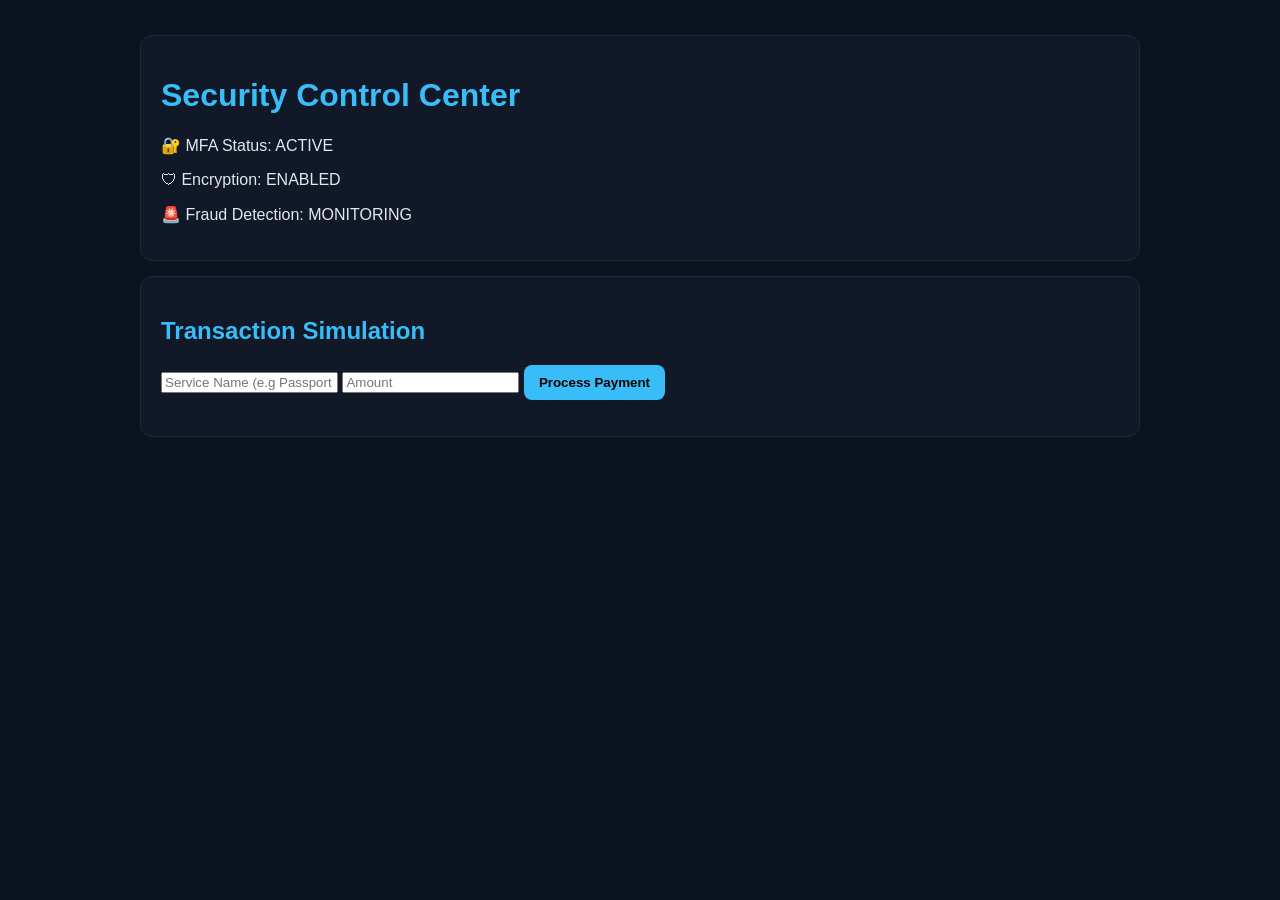
==== dashboard.html @ 8cd66225 "Create dashboard.html for SecureGovPay interface" ====
<!DOCTYPE html>
<html>
<head>
  <title>SecureGovPay Dashboard</title>
  <link rel="stylesheet" href="style.css">
</head>
<body>

<div class="container">

  <div class="card">
    <h1>Security Control Center</h1>
    <p>🔐 MFA Status: ACTIVE</p>
    <p>🛡 Encryption: ENABLED</p>
    <p>🚨 Fraud Detection: MONITORING</p>
  </div>

  <div class="card">
    <h2>Transaction Simulation</h2>

    <input placeholder="Service Name (e.g Passport Fee)">
    <input type="number" placeholder="Amount">

    <button onclick="process()">Process Payment</button>

    <p id="result"></p>
  </div>

</div>

<script>
function process(){
  document.getElementById("result").innerText =
  "Processing secure transaction...";

  setTimeout(()=>{
    document.getElementById("result").innerText =
    "✔ Payment Successful | Logged in Secure Audit System";
  },1500);
}
</script>

</body>
</html>
---- style.css ----
body {
  margin: 0;
  font-family: Arial;
  background: #0b1220;
  color: #e2e8f0;
}

.container {
  max-width: 1000px;
  margin: auto;
  padding: 20px;
}

.card {
  background: #111827;
  padding: 20px;
  border-radius: 12px;
  margin: 15px 0;
  border: 1px solid #1f2937;
}

h1, h2 {
  color: #38bdf8;
}

button {
  padding: 10px 15px;
  background: #38bdf8;
  border: none;
  border-radius: 8px;
  cursor: pointer;
  font-weight: bold;
}
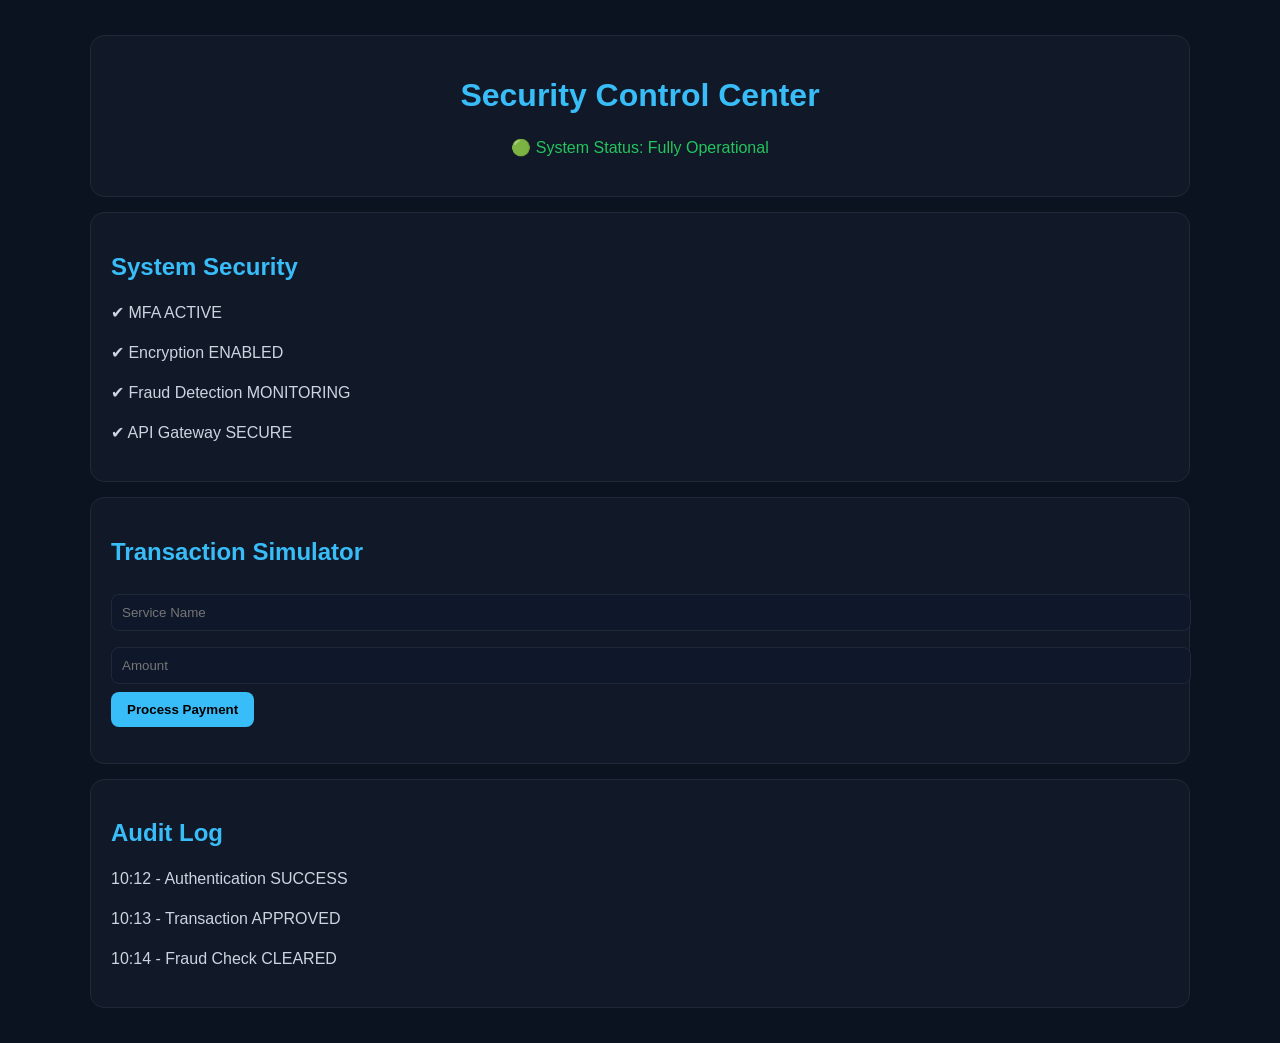
==== commit 9d02ed5b: "Update dashboard title and improve card content" ====
--- a/dashboard.html
+++ b/dashboard.html
@@ -1,29 +1,44 @@
 <!DOCTYPE html>
 <html>
 <head>
-  <title>SecureGovPay Dashboard</title>
+  <title>Dashboard - SecureGovPay</title>
   <link rel="stylesheet" href="style.css">
 </head>
+
 <body>
 
 <div class="container">
 
-  <div class="card">
+  <div class="card" style="text-align:center;">
     <h1>Security Control Center</h1>
-    <p>🔐 MFA Status: ACTIVE</p>
-    <p>🛡 Encryption: ENABLED</p>
-    <p>🚨 Fraud Detection: MONITORING</p>
+    <p style="color:#22c55e;">🟢 System Status: Fully Operational</p>
   </div>
 
   <div class="card">
-    <h2>Transaction Simulation</h2>
+    <h2>System Security</h2>
+    <p>✔ MFA ACTIVE</p>
+    <p>✔ Encryption ENABLED</p>
+    <p>✔ Fraud Detection MONITORING</p>
+    <p>✔ API Gateway SECURE</p>
+  </div>
 
-    <input placeholder="Service Name (e.g Passport Fee)">
+  <div class="card">
+    <h2>Transaction Simulator</h2>
+
+    <input placeholder="Service Name">
     <input type="number" placeholder="Amount">
 
     <button onclick="process()">Process Payment</button>
 
     <p id="result"></p>
+  </div>
+
+  <div class="card">
+    <h2>Audit Log</h2>
+
+    <p>10:12 - Authentication SUCCESS</p>
+    <p>10:13 - Transaction APPROVED</p>
+    <p>10:14 - Fraud Check CLEARED</p>
   </div>
 
 </div>
@@ -35,7 +50,7 @@
 
   setTimeout(()=>{
     document.getElementById("result").innerText =
-    "✔ Payment Successful | Logged in Secure Audit System";
+    "✔ Transaction Successful & Logged";
   },1500);
 }
 </script>
--- a/style.css
+++ b/style.css
@@ -1,12 +1,12 @@
 body {
   margin: 0;
-  font-family: Arial;
+  font-family: Arial, sans-serif;
   background: #0b1220;
   color: #e2e8f0;
 }
 
 .container {
-  max-width: 1000px;
+  max-width: 1100px;
   margin: auto;
   padding: 20px;
 }
@@ -14,20 +14,51 @@
 .card {
   background: #111827;
   padding: 20px;
-  border-radius: 12px;
+  border-radius: 14px;
   margin: 15px 0;
   border: 1px solid #1f2937;
+  transition: 0.3s ease;
+}
+
+.card:hover {
+  transform: translateY(-2px);
+  border-color: #38bdf8;
 }
 
 h1, h2 {
   color: #38bdf8;
 }
 
+p {
+  color: #cbd5e1;
+  line-height: 1.5;
+}
+
 button {
-  padding: 10px 15px;
+  padding: 10px 16px;
   background: #38bdf8;
   border: none;
   border-radius: 8px;
   cursor: pointer;
   font-weight: bold;
+  transition: 0.3s;
 }
+
+button:hover {
+  background: #0ea5e9;
+  transform: scale(1.03);
+}
+
+input {
+  width: 100%;
+  padding: 10px;
+  margin: 8px 0;
+  background: #0f172a;
+  border: 1px solid #1f2937;
+  color: white;
+  border-radius: 8px;
+}
+
+a {
+  text-decoration: none;
+}
